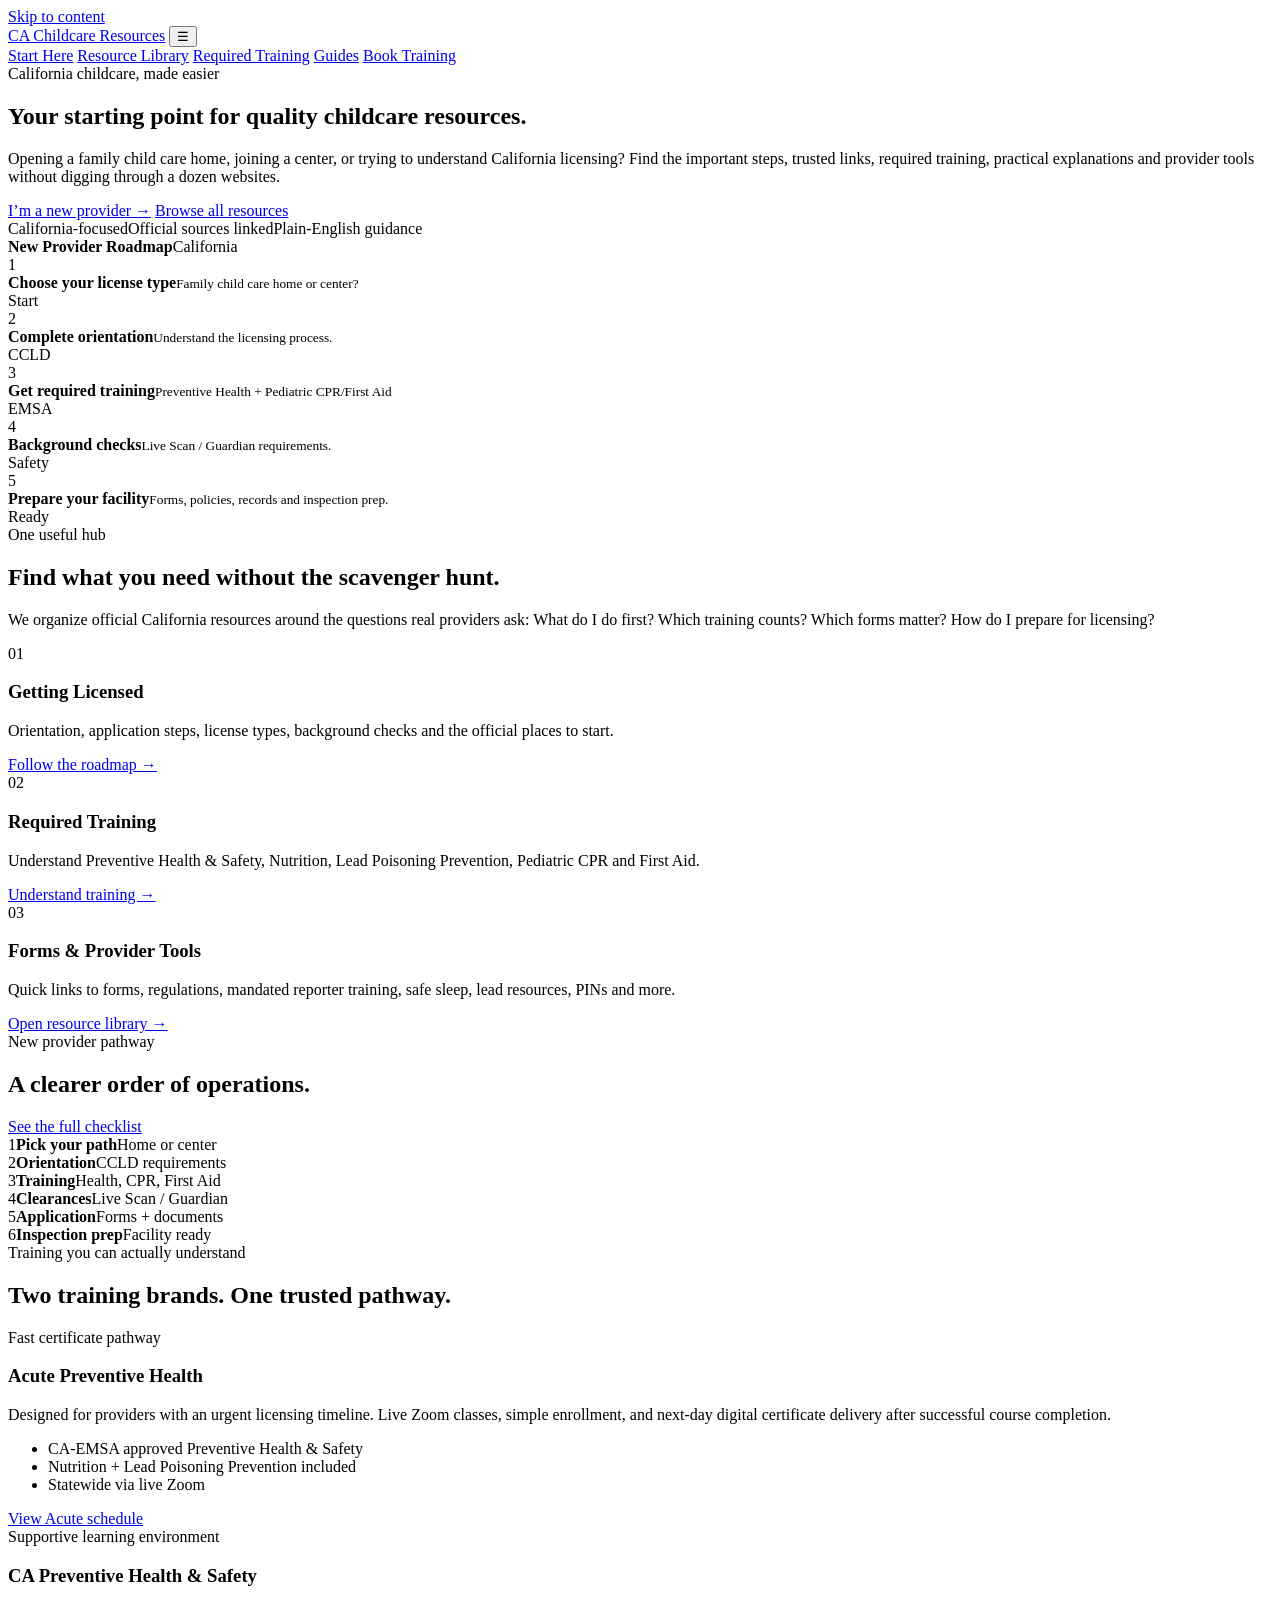
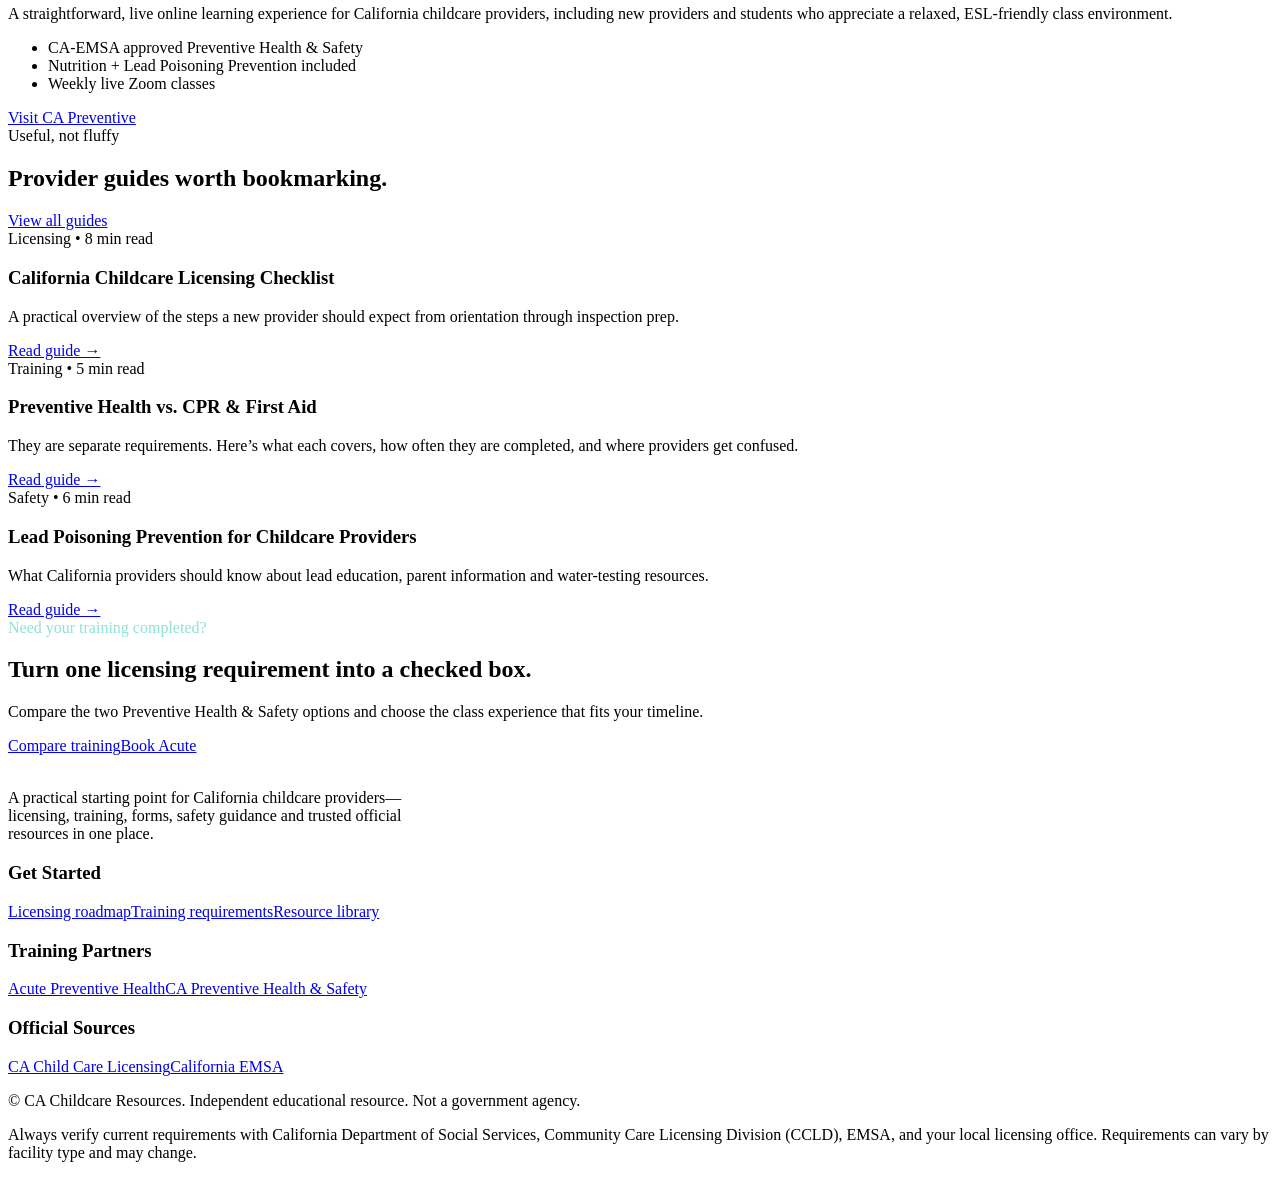
==== index.html @ a9d11d2d "Add files via upload Add initial CA Childcare Resources website." ====
<!doctype html>
<html lang="en">
<head>
<meta charset="utf-8">
<meta name="viewport" content="width=device-width,initial-scale=1">
<title>CA Childcare Resources | California Childcare Licensing & Training Help</title>
<meta name="description" content="A one-stop resource hub for new California childcare providers: licensing steps, required training, forms, lead prevention, background checks and trusted state resources.">
<link rel="canonical" href="https://www.cachildcareresources.com/">
<meta property="og:title" content="CA Childcare Resources | California Childcare Licensing & Training Help">
<meta property="og:description" content="A one-stop resource hub for new California childcare providers: licensing steps, required training, forms, lead prevention, background checks and trusted state resources.">
<meta property="og:type" content="website">
<meta property="og:url" content="https://www.cachildcareresources.com/">
<meta name="theme-color" content="#0d817a">
<link rel="stylesheet" href="/assets/styles.css">

</head>
<body>

<a class="skip" href="#main">Skip to content</a>
<header class="site-header">
  <div class="container nav">
    <a class="brand" href="/"><span class="brand-mark" aria-hidden="true"></span><span>CA Childcare Resources</span></a>
    <button class="mobile-toggle" aria-label="Open navigation">☰</button>
    <nav class="nav-links" aria-label="Main navigation">
      <a href="/start-here.html">Start Here</a>
      <a href="/resources.html">Resource Library</a>
      <a href="/training.html">Required Training</a>
      <a href="/articles/">Guides</a>
      <a class="nav-cta" href="https://www.acutepreventivehealth.com/#book-your-class-now" target="_blank" rel="noopener">Book Training</a>
    </nav>
  </div>
</header>

<main id="main">

<section class="hero">
  <div class="container hero-grid">
    <div>
      <div class="eyebrow">California childcare, made easier</div>
      <h1>Your starting point for <span>quality childcare resources.</span></h1>
      <p class="hero-copy">Opening a family child care home, joining a center, or trying to understand California licensing? Find the important steps, trusted links, required training, practical explanations and provider tools without digging through a dozen websites.</p>
      <div class="actions">
        <a class="btn btn-primary" href="/start-here.html">I’m a new provider →</a>
        <a class="btn btn-secondary" href="/resources.html">Browse all resources</a>
      </div>
      <div class="trust-row"><span>California-focused</span><span>Official sources linked</span><span>Plain-English guidance</span></div>
    </div>
    <div class="hero-board" aria-label="New provider roadmap preview">
      <div class="board-inner">
        <div class="board-title"><strong>New Provider Roadmap</strong><span>California</span></div>
        <div class="step-list">
          <div class="step"><div class="step-num">1</div><div><b>Choose your license type</b><small>Family child care home or center?</small></div><span class="step-status">Start</span></div>
          <div class="step"><div class="step-num">2</div><div><b>Complete orientation</b><small>Understand the licensing process.</small></div><span class="step-status">CCLD</span></div>
          <div class="step"><div class="step-num">3</div><div><b>Get required training</b><small>Preventive Health + Pediatric CPR/First Aid</small></div><span class="step-status">EMSA</span></div>
          <div class="step"><div class="step-num">4</div><div><b>Background checks</b><small>Live Scan / Guardian requirements.</small></div><span class="step-status">Safety</span></div>
          <div class="step"><div class="step-num">5</div><div><b>Prepare your facility</b><small>Forms, policies, records and inspection prep.</small></div><span class="step-status">Ready</span></div>
        </div>
      </div>
    </div>
  </div>
</section>

<section>
  <div class="container">
    <div class="section-head">
      <div><div class="eyebrow">One useful hub</div><h2>Find what you need without the scavenger hunt.</h2></div>
      <p class="muted">We organize official California resources around the questions real providers ask: What do I do first? Which training counts? Which forms matter? How do I prepare for licensing?</p>
    </div>
    <div class="grid-3">
      <article class="card"><div class="icon">01</div><h3>Getting Licensed</h3><p>Orientation, application steps, license types, background checks and the official places to start.</p><a class="more" href="/start-here.html">Follow the roadmap →</a></article>
      <article class="card"><div class="icon">02</div><h3>Required Training</h3><p>Understand Preventive Health & Safety, Nutrition, Lead Poisoning Prevention, Pediatric CPR and First Aid.</p><a class="more" href="/training.html">Understand training →</a></article>
      <article class="card"><div class="icon">03</div><h3>Forms & Provider Tools</h3><p>Quick links to forms, regulations, mandated reporter training, safe sleep, lead resources, PINs and more.</p><a class="more" href="/resources.html">Open resource library →</a></article>
    </div>
  </div>
</section>

<section class="band">
  <div class="container">
    <div class="section-head"><div><div class="eyebrow">New provider pathway</div><h2>A clearer order of operations.</h2></div><a class="btn btn-secondary" href="/start-here.html">See the full checklist</a></div>
    <div class="pathway">
      <div class="path-step"><span class="n">1</span><b>Pick your path</b><span class="muted">Home or center</span></div>
      <div class="path-step"><span class="n">2</span><b>Orientation</b><span class="muted">CCLD requirements</span></div>
      <div class="path-step"><span class="n">3</span><b>Training</b><span class="muted">Health, CPR, First Aid</span></div>
      <div class="path-step"><span class="n">4</span><b>Clearances</b><span class="muted">Live Scan / Guardian</span></div>
      <div class="path-step"><span class="n">5</span><b>Application</b><span class="muted">Forms + documents</span></div>
      <div class="path-step"><span class="n">6</span><b>Inspection prep</b><span class="muted">Facility ready</span></div>
    </div>
  </div>
</section>

<section>
  <div class="container">
    <div class="section-head"><div><div class="eyebrow">Training you can actually understand</div><h2>Two training brands. One trusted pathway.</h2></div></div>
    <div class="training-split">
      <article class="card training-card fast">
        <span class="kicker">Fast certificate pathway</span><h3>Acute Preventive Health</h3>
        <p>Designed for providers with an urgent licensing timeline. Live Zoom classes, simple enrollment, and next-day digital certificate delivery after successful course completion.</p>
        <ul class="checks"><li>CA-EMSA approved Preventive Health & Safety</li><li>Nutrition + Lead Poisoning Prevention included</li><li>Statewide via live Zoom</li></ul>
        <a class="btn btn-primary" href="https://www.acutepreventivehealth.com/#book-your-class-now" target="_blank" rel="noopener">View Acute schedule</a>
      </article>
      <article class="card training-card">
        <span class="kicker">Supportive learning environment</span><h3>CA Preventive Health & Safety</h3>
        <p>A straightforward, live online learning experience for California childcare providers, including new providers and students who appreciate a relaxed, ESL-friendly class environment.</p>
        <ul class="checks"><li>CA-EMSA approved Preventive Health & Safety</li><li>Nutrition + Lead Poisoning Prevention included</li><li>Weekly live Zoom classes</li></ul>
        <a class="btn btn-secondary" href="https://www.capreventivehealthandsafety.com/" target="_blank" rel="noopener">Visit CA Preventive</a>
      </article>
    </div>
  </div>
</section>

<section>
  <div class="container">
    <div class="section-head"><div><div class="eyebrow">Useful, not fluffy</div><h2>Provider guides worth bookmarking.</h2></div><a class="btn btn-secondary" href="/articles/">View all guides</a></div>
    <div class="article-grid">
      <article class="card article-card"><div class="meta">Licensing • 8 min read</div><h3>California Childcare Licensing Checklist</h3><p>A practical overview of the steps a new provider should expect from orientation through inspection prep.</p><a class="more" href="/articles/california-childcare-licensing-checklist.html">Read guide →</a></article>
      <article class="card article-card"><div class="meta">Training • 5 min read</div><h3>Preventive Health vs. CPR & First Aid</h3><p>They are separate requirements. Here’s what each covers, how often they are completed, and where providers get confused.</p><a class="more" href="/articles/preventive-health-vs-cpr.html">Read guide →</a></article>
      <article class="card article-card"><div class="meta">Safety • 6 min read</div><h3>Lead Poisoning Prevention for Childcare Providers</h3><p>What California providers should know about lead education, parent information and water-testing resources.</p><a class="more" href="/articles/lead-poisoning-prevention.html">Read guide →</a></article>
    </div>
  </div>
</section>

<section>
  <div class="container">
    <div class="cta-box">
      <div><div class="eyebrow" style="color:#8fe2d6">Need your training completed?</div><h2>Turn one licensing requirement into a checked box.</h2><p>Compare the two Preventive Health & Safety options and choose the class experience that fits your timeline.</p></div>
      <div class="cta-actions"><a class="btn btn-primary" href="/training.html">Compare training</a><a class="btn btn-secondary" href="https://www.acutepreventivehealth.com/#book-your-class-now" target="_blank" rel="noopener">Book Acute</a></div>
    </div>
  </div>
</section>

</main>

<footer>
  <div class="container">
    <div class="footer-grid">
      <div>
        <a class="brand" href="/" style="color:#fff"><span class="brand-mark"></span><span>CA Childcare Resources</span></a>
        <p style="max-width:420px">A practical starting point for California childcare providers—licensing, training, forms, safety guidance and trusted official resources in one place.</p>
      </div>
      <div><h3>Get Started</h3><a href="/start-here.html">Licensing roadmap</a><a href="/training.html">Training requirements</a><a href="/resources.html">Resource library</a></div>
      <div><h3>Training Partners</h3><a href="https://www.acutepreventivehealth.com/" target="_blank" rel="noopener">Acute Preventive Health</a><a href="https://www.capreventivehealthandsafety.com/" target="_blank" rel="noopener">CA Preventive Health & Safety</a></div>
      <div><h3>Official Sources</h3><a href="https://www.cdss.ca.gov/inforesources/child-care-licensing" target="_blank" rel="noopener">CA Child Care Licensing</a><a href="https://emsa.ca.gov/childcare_provider/" target="_blank" rel="noopener">California EMSA</a></div>
    </div>
    <div class="footer-bottom">
      <p>© <span data-year></span> CA Childcare Resources. Independent educational resource. Not a government agency.</p>
      <p class="disclaimer">Always verify current requirements with California Department of Social Services, Community Care Licensing Division (CCLD), EMSA, and your local licensing office. Requirements can vary by facility type and may change.</p>
    </div>
  </div>
</footer>
<script src="/assets/app.js"></script>

</body>
</html>
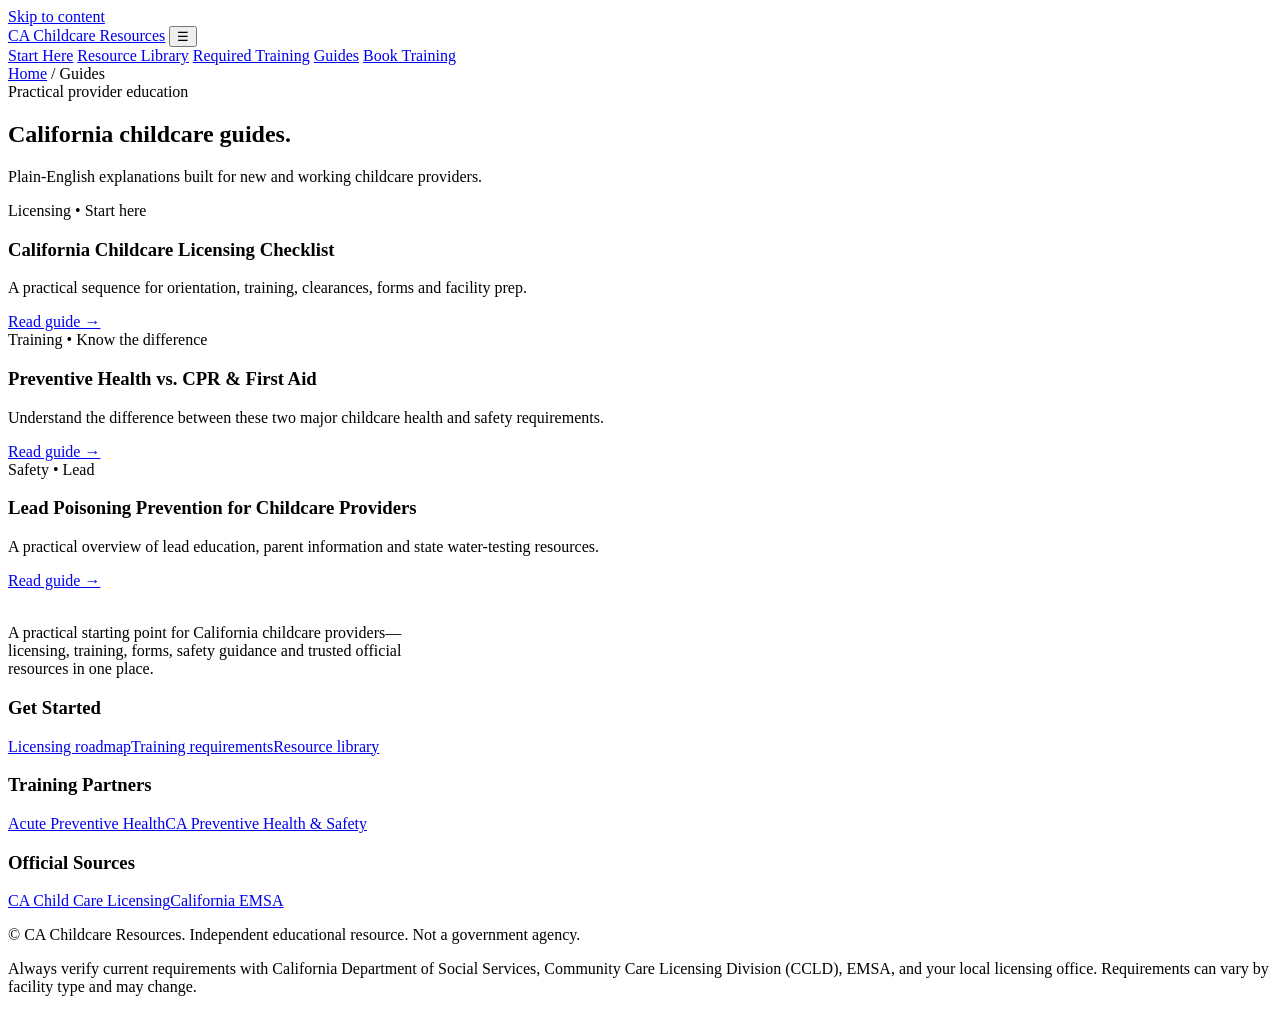
==== commit 6dc06b94: "Add files via upload" ====
--- a/index.html
+++ b/index.html
@@ -3,13 +3,13 @@
 <head>
 <meta charset="utf-8">
 <meta name="viewport" content="width=device-width,initial-scale=1">
-<title>CA Childcare Resources | California Childcare Licensing & Training Help</title>
-<meta name="description" content="A one-stop resource hub for new California childcare providers: licensing steps, required training, forms, lead prevention, background checks and trusted state resources.">
-<link rel="canonical" href="https://www.cachildcareresources.com/">
-<meta property="og:title" content="CA Childcare Resources | California Childcare Licensing & Training Help">
-<meta property="og:description" content="A one-stop resource hub for new California childcare providers: licensing steps, required training, forms, lead prevention, background checks and trusted state resources.">
+<title>California Childcare Provider Guides | CA Childcare Resources</title>
+<meta name="description" content="Practical guides for new California childcare providers covering licensing, required health and safety training, lead prevention and more.">
+<link rel="canonical" href="https://www.cachildcareresources.com/articles/">
+<meta property="og:title" content="California Childcare Provider Guides | CA Childcare Resources">
+<meta property="og:description" content="Practical guides for new California childcare providers covering licensing, required health and safety training, lead prevention and more.">
 <meta property="og:type" content="website">
-<meta property="og:url" content="https://www.cachildcareresources.com/">
+<meta property="og:url" content="https://www.cachildcareresources.com/articles/">
 <meta name="theme-color" content="#0d817a">
 <link rel="stylesheet" href="/assets/styles.css">
 
@@ -33,100 +33,12 @@
 
 <main id="main">
 
-<section class="hero">
-  <div class="container hero-grid">
-    <div>
-      <div class="eyebrow">California childcare, made easier</div>
-      <h1>Your starting point for <span>quality childcare resources.</span></h1>
-      <p class="hero-copy">Opening a family child care home, joining a center, or trying to understand California licensing? Find the important steps, trusted links, required training, practical explanations and provider tools without digging through a dozen websites.</p>
-      <div class="actions">
-        <a class="btn btn-primary" href="/start-here.html">I’m a new provider →</a>
-        <a class="btn btn-secondary" href="/resources.html">Browse all resources</a>
-      </div>
-      <div class="trust-row"><span>California-focused</span><span>Official sources linked</span><span>Plain-English guidance</span></div>
-    </div>
-    <div class="hero-board" aria-label="New provider roadmap preview">
-      <div class="board-inner">
-        <div class="board-title"><strong>New Provider Roadmap</strong><span>California</span></div>
-        <div class="step-list">
-          <div class="step"><div class="step-num">1</div><div><b>Choose your license type</b><small>Family child care home or center?</small></div><span class="step-status">Start</span></div>
-          <div class="step"><div class="step-num">2</div><div><b>Complete orientation</b><small>Understand the licensing process.</small></div><span class="step-status">CCLD</span></div>
-          <div class="step"><div class="step-num">3</div><div><b>Get required training</b><small>Preventive Health + Pediatric CPR/First Aid</small></div><span class="step-status">EMSA</span></div>
-          <div class="step"><div class="step-num">4</div><div><b>Background checks</b><small>Live Scan / Guardian requirements.</small></div><span class="step-status">Safety</span></div>
-          <div class="step"><div class="step-num">5</div><div><b>Prepare your facility</b><small>Forms, policies, records and inspection prep.</small></div><span class="step-status">Ready</span></div>
-        </div>
-      </div>
-    </div>
-  </div>
-</section>
-
-<section>
-  <div class="container">
-    <div class="section-head">
-      <div><div class="eyebrow">One useful hub</div><h2>Find what you need without the scavenger hunt.</h2></div>
-      <p class="muted">We organize official California resources around the questions real providers ask: What do I do first? Which training counts? Which forms matter? How do I prepare for licensing?</p>
-    </div>
-    <div class="grid-3">
-      <article class="card"><div class="icon">01</div><h3>Getting Licensed</h3><p>Orientation, application steps, license types, background checks and the official places to start.</p><a class="more" href="/start-here.html">Follow the roadmap →</a></article>
-      <article class="card"><div class="icon">02</div><h3>Required Training</h3><p>Understand Preventive Health & Safety, Nutrition, Lead Poisoning Prevention, Pediatric CPR and First Aid.</p><a class="more" href="/training.html">Understand training →</a></article>
-      <article class="card"><div class="icon">03</div><h3>Forms & Provider Tools</h3><p>Quick links to forms, regulations, mandated reporter training, safe sleep, lead resources, PINs and more.</p><a class="more" href="/resources.html">Open resource library →</a></article>
-    </div>
-  </div>
-</section>
-
-<section class="band">
-  <div class="container">
-    <div class="section-head"><div><div class="eyebrow">New provider pathway</div><h2>A clearer order of operations.</h2></div><a class="btn btn-secondary" href="/start-here.html">See the full checklist</a></div>
-    <div class="pathway">
-      <div class="path-step"><span class="n">1</span><b>Pick your path</b><span class="muted">Home or center</span></div>
-      <div class="path-step"><span class="n">2</span><b>Orientation</b><span class="muted">CCLD requirements</span></div>
-      <div class="path-step"><span class="n">3</span><b>Training</b><span class="muted">Health, CPR, First Aid</span></div>
-      <div class="path-step"><span class="n">4</span><b>Clearances</b><span class="muted">Live Scan / Guardian</span></div>
-      <div class="path-step"><span class="n">5</span><b>Application</b><span class="muted">Forms + documents</span></div>
-      <div class="path-step"><span class="n">6</span><b>Inspection prep</b><span class="muted">Facility ready</span></div>
-    </div>
-  </div>
-</section>
-
-<section>
-  <div class="container">
-    <div class="section-head"><div><div class="eyebrow">Training you can actually understand</div><h2>Two training brands. One trusted pathway.</h2></div></div>
-    <div class="training-split">
-      <article class="card training-card fast">
-        <span class="kicker">Fast certificate pathway</span><h3>Acute Preventive Health</h3>
-        <p>Designed for providers with an urgent licensing timeline. Live Zoom classes, simple enrollment, and next-day digital certificate delivery after successful course completion.</p>
-        <ul class="checks"><li>CA-EMSA approved Preventive Health & Safety</li><li>Nutrition + Lead Poisoning Prevention included</li><li>Statewide via live Zoom</li></ul>
-        <a class="btn btn-primary" href="https://www.acutepreventivehealth.com/#book-your-class-now" target="_blank" rel="noopener">View Acute schedule</a>
-      </article>
-      <article class="card training-card">
-        <span class="kicker">Supportive learning environment</span><h3>CA Preventive Health & Safety</h3>
-        <p>A straightforward, live online learning experience for California childcare providers, including new providers and students who appreciate a relaxed, ESL-friendly class environment.</p>
-        <ul class="checks"><li>CA-EMSA approved Preventive Health & Safety</li><li>Nutrition + Lead Poisoning Prevention included</li><li>Weekly live Zoom classes</li></ul>
-        <a class="btn btn-secondary" href="https://www.capreventivehealthandsafety.com/" target="_blank" rel="noopener">Visit CA Preventive</a>
-      </article>
-    </div>
-  </div>
-</section>
-
-<section>
-  <div class="container">
-    <div class="section-head"><div><div class="eyebrow">Useful, not fluffy</div><h2>Provider guides worth bookmarking.</h2></div><a class="btn btn-secondary" href="/articles/">View all guides</a></div>
-    <div class="article-grid">
-      <article class="card article-card"><div class="meta">Licensing • 8 min read</div><h3>California Childcare Licensing Checklist</h3><p>A practical overview of the steps a new provider should expect from orientation through inspection prep.</p><a class="more" href="/articles/california-childcare-licensing-checklist.html">Read guide →</a></article>
-      <article class="card article-card"><div class="meta">Training • 5 min read</div><h3>Preventive Health vs. CPR & First Aid</h3><p>They are separate requirements. Here’s what each covers, how often they are completed, and where providers get confused.</p><a class="more" href="/articles/preventive-health-vs-cpr.html">Read guide →</a></article>
-      <article class="card article-card"><div class="meta">Safety • 6 min read</div><h3>Lead Poisoning Prevention for Childcare Providers</h3><p>What California providers should know about lead education, parent information and water-testing resources.</p><a class="more" href="/articles/lead-poisoning-prevention.html">Read guide →</a></article>
-    </div>
-  </div>
-</section>
-
-<section>
-  <div class="container">
-    <div class="cta-box">
-      <div><div class="eyebrow" style="color:#8fe2d6">Need your training completed?</div><h2>Turn one licensing requirement into a checked box.</h2><p>Compare the two Preventive Health & Safety options and choose the class experience that fits your timeline.</p></div>
-      <div class="cta-actions"><a class="btn btn-primary" href="/training.html">Compare training</a><a class="btn btn-secondary" href="https://www.acutepreventivehealth.com/#book-your-class-now" target="_blank" rel="noopener">Book Acute</a></div>
-    </div>
-  </div>
-</section>
+<section class="page-hero"><div class="container"><div class="breadcrumbs"><a href="/">Home</a> / Guides</div><div class="eyebrow">Practical provider education</div><h1>California childcare guides.</h1><p class="hero-copy">Plain-English explanations built for new and working childcare providers.</p></div></section>
+<section><div class="container"><div class="article-grid">
+<article class="card article-card"><div class="meta">Licensing • Start here</div><h3>California Childcare Licensing Checklist</h3><p>A practical sequence for orientation, training, clearances, forms and facility prep.</p><a class="more" href="/articles/california-childcare-licensing-checklist.html">Read guide →</a></article>
+<article class="card article-card"><div class="meta">Training • Know the difference</div><h3>Preventive Health vs. CPR & First Aid</h3><p>Understand the difference between these two major childcare health and safety requirements.</p><a class="more" href="/articles/preventive-health-vs-cpr.html">Read guide →</a></article>
+<article class="card article-card"><div class="meta">Safety • Lead</div><h3>Lead Poisoning Prevention for Childcare Providers</h3><p>A practical overview of lead education, parent information and state water-testing resources.</p><a class="more" href="/articles/lead-poisoning-prevention.html">Read guide →</a></article>
+</div></div></section>
 
 </main>
 
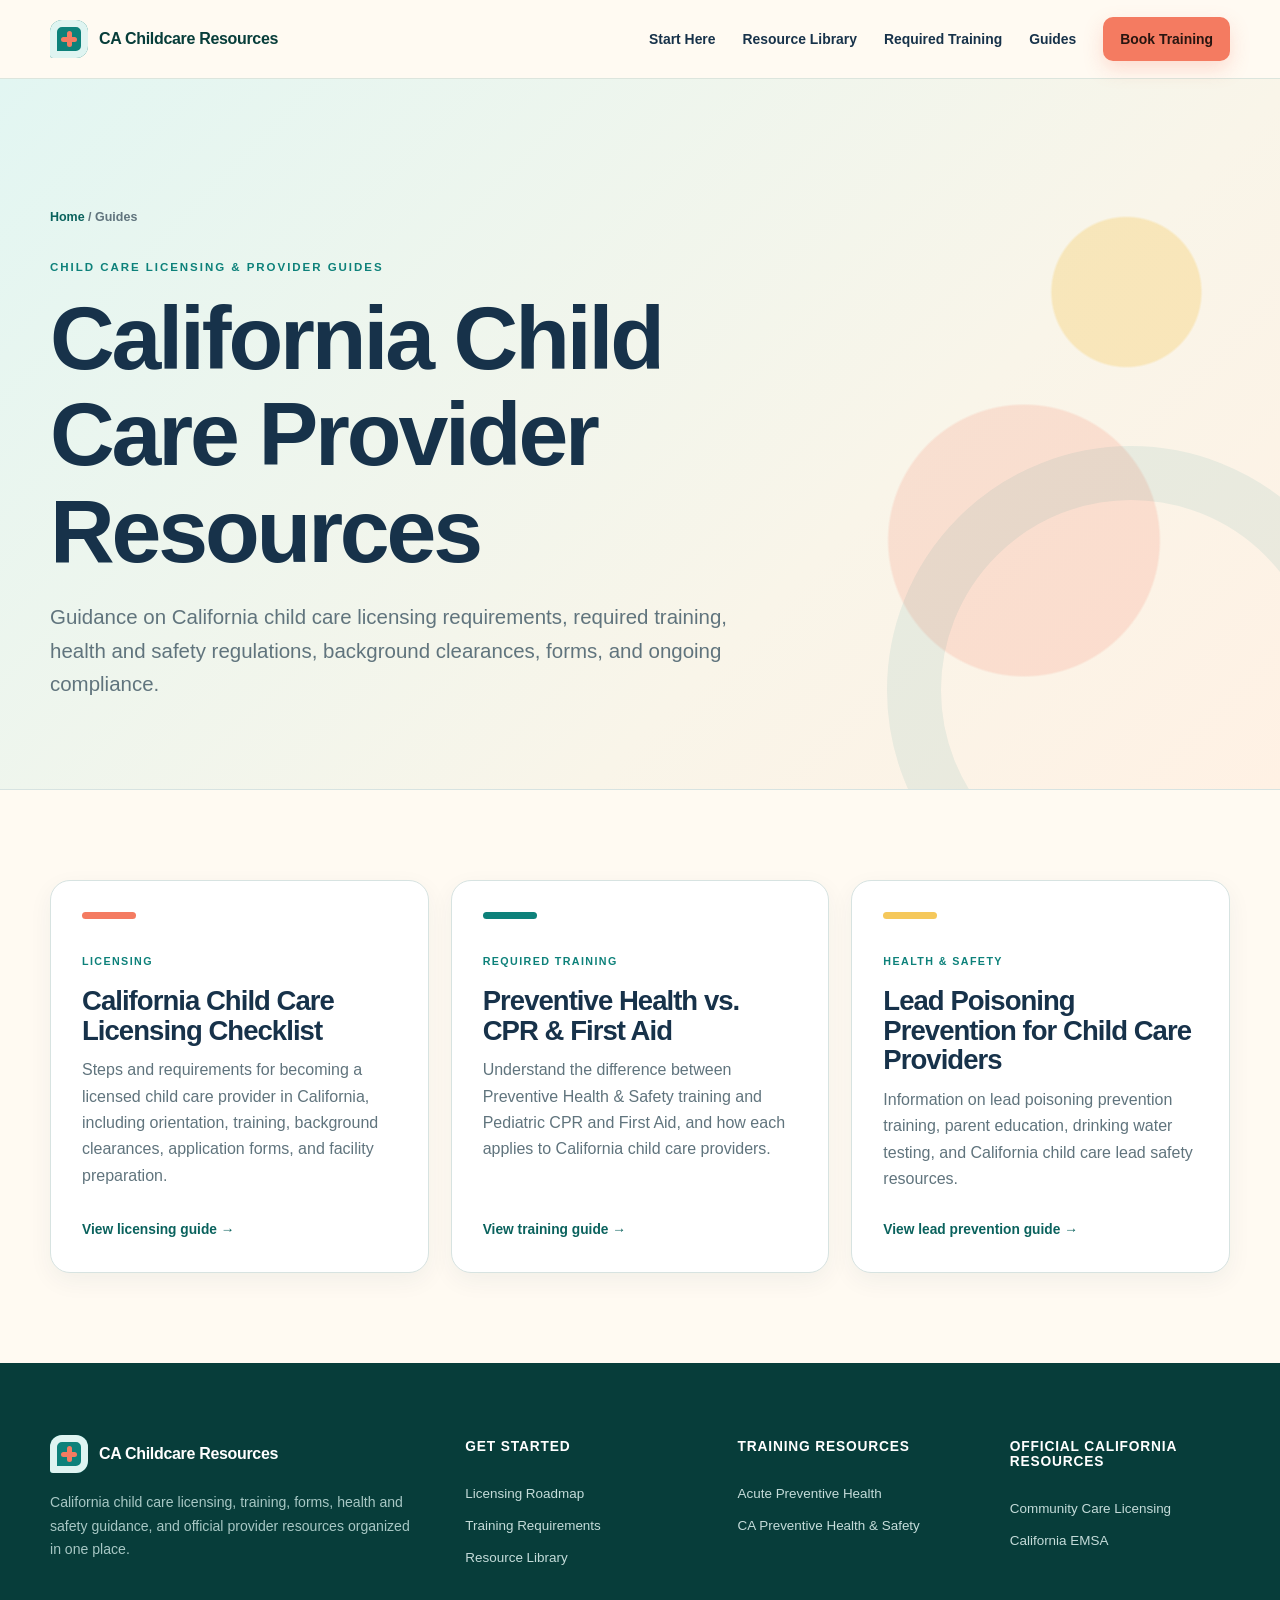
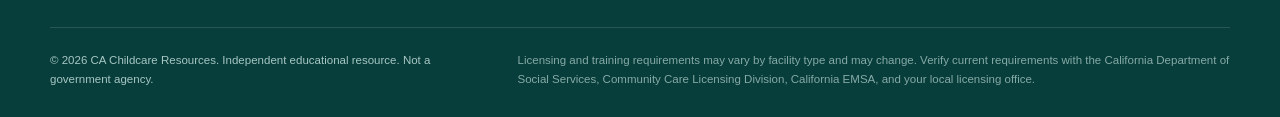
==== commit 76162080: "Revise title, meta description, and footer content Updated the title and meta description for better" ====
--- a/index.html
+++ b/index.html
@@ -3,63 +3,238 @@
 <head>
 <meta charset="utf-8">
 <meta name="viewport" content="width=device-width,initial-scale=1">
-<title>California Childcare Provider Guides | CA Childcare Resources</title>
-<meta name="description" content="Practical guides for new California childcare providers covering licensing, required health and safety training, lead prevention and more.">
+
+<title>California Child Care Provider Guides | CA Childcare Resources</title>
+
+<meta name="description" content="California child care provider guidance on licensing requirements, required training, health and safety, lead poisoning prevention, background clearances, forms, and compliance resources.">
+
 <link rel="canonical" href="https://www.cachildcareresources.com/articles/">
-<meta property="og:title" content="California Childcare Provider Guides | CA Childcare Resources">
-<meta property="og:description" content="Practical guides for new California childcare providers covering licensing, required health and safety training, lead prevention and more.">
+
+<meta property="og:title" content="California Child Care Provider Guides | CA Childcare Resources">
+
+<meta property="og:description" content="California child care provider guidance on licensing requirements, required training, health and safety, lead poisoning prevention, background clearances, forms, and compliance resources.">
+
 <meta property="og:type" content="website">
+
 <meta property="og:url" content="https://www.cachildcareresources.com/articles/">
+
 <meta name="theme-color" content="#0d817a">
+
 <link rel="stylesheet" href="/assets/styles.css">
 
 </head>
+
 <body>
 
 <a class="skip" href="#main">Skip to content</a>
+
 <header class="site-header">
   <div class="container nav">
-    <a class="brand" href="/"><span class="brand-mark" aria-hidden="true"></span><span>CA Childcare Resources</span></a>
+
+    <a class="brand" href="/">
+      <span class="brand-mark" aria-hidden="true"></span>
+      <span>CA Childcare Resources</span>
+    </a>
+
     <button class="mobile-toggle" aria-label="Open navigation">☰</button>
+
     <nav class="nav-links" aria-label="Main navigation">
       <a href="/start-here.html">Start Here</a>
       <a href="/resources.html">Resource Library</a>
       <a href="/training.html">Required Training</a>
       <a href="/articles/">Guides</a>
-      <a class="nav-cta" href="https://www.acutepreventivehealth.com/#book-your-class-now" target="_blank" rel="noopener">Book Training</a>
+      <a class="nav-cta" href="https://www.acutepreventivehealth.com/#book-your-class-now" target="_blank" rel="noopener">
+        Book Training
+      </a>
     </nav>
+
   </div>
 </header>
 
+
 <main id="main">
 
-<section class="page-hero"><div class="container"><div class="breadcrumbs"><a href="/">Home</a> / Guides</div><div class="eyebrow">Practical provider education</div><h1>California childcare guides.</h1><p class="hero-copy">Plain-English explanations built for new and working childcare providers.</p></div></section>
-<section><div class="container"><div class="article-grid">
-<article class="card article-card"><div class="meta">Licensing • Start here</div><h3>California Childcare Licensing Checklist</h3><p>A practical sequence for orientation, training, clearances, forms and facility prep.</p><a class="more" href="/articles/california-childcare-licensing-checklist.html">Read guide →</a></article>
-<article class="card article-card"><div class="meta">Training • Know the difference</div><h3>Preventive Health vs. CPR & First Aid</h3><p>Understand the difference between these two major childcare health and safety requirements.</p><a class="more" href="/articles/preventive-health-vs-cpr.html">Read guide →</a></article>
-<article class="card article-card"><div class="meta">Safety • Lead</div><h3>Lead Poisoning Prevention for Childcare Providers</h3><p>A practical overview of lead education, parent information and state water-testing resources.</p><a class="more" href="/articles/lead-poisoning-prevention.html">Read guide →</a></article>
-</div></div></section>
+<section class="page-hero">
+  <div class="container">
+
+    <div class="breadcrumbs">
+      <a href="/">Home</a> / Guides
+    </div>
+
+    <div class="eyebrow">
+      CHILD CARE LICENSING & PROVIDER GUIDES
+    </div>
+
+    <h1>California Child Care Provider Resources</h1>
+
+    <p class="hero-copy">
+      Guidance on California child care licensing requirements, required training,
+      health and safety regulations, background clearances, forms, and ongoing compliance.
+    </p>
+
+  </div>
+</section>
+
+
+<section>
+  <div class="container">
+
+    <div class="article-grid">
+
+      <article class="card article-card">
+
+        <div class="meta">
+          LICENSING
+        </div>
+
+        <h3>California Child Care Licensing Checklist</h3>
+
+        <p>
+          Steps and requirements for becoming a licensed child care provider in California,
+          including orientation, training, background clearances, application forms,
+          and facility preparation.
+        </p>
+
+        <a class="more" href="/articles/california-childcare-licensing-checklist.html">
+          View licensing guide →
+        </a>
+
+      </article>
+
+
+      <article class="card article-card">
+
+        <div class="meta">
+          REQUIRED TRAINING
+        </div>
+
+        <h3>Preventive Health vs. CPR & First Aid</h3>
+
+        <p>
+          Understand the difference between Preventive Health & Safety training and
+          Pediatric CPR and First Aid, and how each applies to California child care providers.
+        </p>
+
+        <a class="more" href="/articles/preventive-health-vs-cpr.html">
+          View training guide →
+        </a>
+
+      </article>
+
+
+      <article class="card article-card">
+
+        <div class="meta">
+          HEALTH & SAFETY
+        </div>
+
+        <h3>Lead Poisoning Prevention for Child Care Providers</h3>
+
+        <p>
+          Information on lead poisoning prevention training, parent education,
+          drinking water testing, and California child care lead safety resources.
+        </p>
+
+        <a class="more" href="/articles/lead-poisoning-prevention.html">
+          View lead prevention guide →
+        </a>
+
+      </article>
+
+    </div>
+
+  </div>
+</section>
 
 </main>
 
+
 <footer>
+
   <div class="container">
+
     <div class="footer-grid">
-      <div>
-        <a class="brand" href="/" style="color:#fff"><span class="brand-mark"></span><span>CA Childcare Resources</span></a>
-        <p style="max-width:420px">A practical starting point for California childcare providers—licensing, training, forms, safety guidance and trusted official resources in one place.</p>
-      </div>
-      <div><h3>Get Started</h3><a href="/start-here.html">Licensing roadmap</a><a href="/training.html">Training requirements</a><a href="/resources.html">Resource library</a></div>
-      <div><h3>Training Partners</h3><a href="https://www.acutepreventivehealth.com/" target="_blank" rel="noopener">Acute Preventive Health</a><a href="https://www.capreventivehealthandsafety.com/" target="_blank" rel="noopener">CA Preventive Health & Safety</a></div>
-      <div><h3>Official Sources</h3><a href="https://www.cdss.ca.gov/inforesources/child-care-licensing" target="_blank" rel="noopener">CA Child Care Licensing</a><a href="https://emsa.ca.gov/childcare_provider/" target="_blank" rel="noopener">California EMSA</a></div>
-    </div>
+
+      <div>
+
+        <a class="brand" href="/" style="color:#fff">
+          <span class="brand-mark"></span>
+          <span>CA Childcare Resources</span>
+        </a>
+
+        <p style="max-width:420px">
+          California child care licensing, training, forms, health and safety guidance,
+          and official provider resources organized in one place.
+        </p>
+
+      </div>
+
+
+      <div>
+
+        <h3>Get Started</h3>
+
+        <a href="/start-here.html">Licensing Roadmap</a>
+
+        <a href="/training.html">Training Requirements</a>
+
+        <a href="/resources.html">Resource Library</a>
+
+      </div>
+
+
+      <div>
+
+        <h3>Training Resources</h3>
+
+        <a href="https://www.acutepreventivehealth.com/" target="_blank" rel="noopener">
+          Acute Preventive Health
+        </a>
+
+        <a href="https://www.capreventivehealthandsafety.com/" target="_blank" rel="noopener">
+          CA Preventive Health & Safety
+        </a>
+
+      </div>
+
+
+      <div>
+
+        <h3>Official California Resources</h3>
+
+        <a href="https://www.cdss.ca.gov/inforesources/child-care-licensing" target="_blank" rel="noopener">
+          Community Care Licensing
+        </a>
+
+        <a href="https://emsa.ca.gov/childcare_provider/" target="_blank" rel="noopener">
+          California EMSA
+        </a>
+
+      </div>
+
+    </div>
+
+
     <div class="footer-bottom">
-      <p>© <span data-year></span> CA Childcare Resources. Independent educational resource. Not a government agency.</p>
-      <p class="disclaimer">Always verify current requirements with California Department of Social Services, Community Care Licensing Division (CCLD), EMSA, and your local licensing office. Requirements can vary by facility type and may change.</p>
-    </div>
-  </div>
+
+      <p>
+        © <span data-year></span> CA Childcare Resources.
+        Independent educational resource. Not a government agency.
+      </p>
+
+      <p class="disclaimer">
+        Licensing and training requirements may vary by facility type and may change.
+        Verify current requirements with the California Department of Social Services,
+        Community Care Licensing Division, California EMSA, and your local licensing office.
+      </p>
+
+    </div>
+
+  </div>
+
 </footer>
+
 <script src="/assets/app.js"></script>
 
 </body>
-</html>+</html>
--- a/assets/styles.css
+++ b/assets/styles.css
@@ -0,0 +1,307 @@
+/* CA Childcare Resources â€” shared site styles */
+:root {
+  --teal-950: #073d3a;
+  --teal-800: #0a625d;
+  --teal-700: #0d817a;
+  --teal-100: #dff4f1;
+  --coral: #f47b61;
+  --coral-dark: #cb553e;
+  --gold: #f5c85b;
+  --navy: #17324a;
+  --ink: #243843;
+  --muted: #60747d;
+  --cream: #fffaf2;
+  --white: #ffffff;
+  --line: #d7e3e1;
+  --shadow: 0 18px 45px rgba(19, 63, 66, 0.11);
+  --radius: 20px;
+  --container: 1180px;
+}
+
+* { box-sizing: border-box; }
+html { scroll-behavior: smooth; }
+body {
+  margin: 0;
+  background: var(--cream);
+  color: var(--ink);
+  font-family: Inter, ui-sans-serif, -apple-system, BlinkMacSystemFont, "Segoe UI", sans-serif;
+  font-size: 16px;
+  line-height: 1.65;
+  -webkit-font-smoothing: antialiased;
+}
+
+img { display: block; max-width: 100%; }
+a { color: inherit; }
+h1, h2, h3, p { margin-top: 0; }
+h1, h2, h3 {
+  color: var(--navy);
+  line-height: 1.08;
+  letter-spacing: -0.035em;
+}
+h1 { margin-bottom: 20px; font-size: clamp(2.75rem, 7vw, 5.75rem); }
+h2 { margin-bottom: 18px; font-size: clamp(2rem, 4.4vw, 3.75rem); }
+h3 { margin-bottom: 12px; font-size: 1.35rem; }
+
+.container { width: min(var(--container), calc(100% - 40px)); margin-inline: auto; }
+.skip {
+  position: fixed;
+  top: 10px;
+  left: 10px;
+  z-index: 999;
+  padding: 10px 14px;
+  background: var(--navy);
+  color: var(--white);
+  border-radius: 8px;
+  transform: translateY(-160%);
+}
+.skip:focus { transform: translateY(0); }
+
+/* Header */
+.site-header {
+  position: sticky;
+  top: 0;
+  z-index: 50;
+  background: rgba(255, 250, 242, 0.95);
+  border-bottom: 1px solid rgba(10, 98, 93, 0.14);
+  backdrop-filter: blur(14px);
+}
+.nav { min-height: 78px; display: flex; align-items: center; justify-content: space-between; gap: 30px; }
+.brand {
+  display: inline-flex;
+  align-items: center;
+  gap: 11px;
+  color: var(--teal-950);
+  font-weight: 850;
+  letter-spacing: -0.02em;
+  text-decoration: none;
+}
+.brand-mark {
+  position: relative;
+  display: inline-grid;
+  flex: 0 0 38px;
+  width: 38px;
+  height: 38px;
+  place-items: center;
+  overflow: hidden;
+  border-radius: 12px 12px 12px 3px;
+  background: var(--teal-700);
+  box-shadow: inset 0 0 0 7px var(--teal-100);
+}
+.brand-mark::before,
+.brand-mark::after {
+  position: absolute;
+  content: "";
+  background: var(--coral);
+}
+.brand-mark::before { width: 16px; height: 5px; border-radius: 10px; }
+.brand-mark::after { width: 5px; height: 16px; border-radius: 10px; }
+.nav-links { display: flex; align-items: center; gap: 27px; }
+.nav-links a {
+  color: var(--navy);
+  font-size: 0.87rem;
+  font-weight: 750;
+  text-decoration: none;
+}
+.nav-links a:hover, .nav-links a:focus-visible { color: var(--teal-700); }
+.nav-links .nav-cta {
+  padding: 11px 17px;
+  border-radius: 10px;
+  background: var(--coral);
+  color: #281510;
+  box-shadow: 0 8px 20px rgba(244, 123, 97, 0.24);
+}
+.nav-links .nav-cta:hover { background: var(--gold); color: var(--navy); }
+.mobile-toggle {
+  display: none;
+  width: 43px;
+  height: 43px;
+  border: 1px solid var(--line);
+  border-radius: 10px;
+  background: var(--white);
+  color: var(--navy);
+  font-size: 1.25rem;
+  cursor: pointer;
+}
+
+/* Page hero */
+.page-hero {
+  position: relative;
+  overflow: hidden;
+  padding: clamp(76px, 10vw, 130px) 0 88px;
+  background:
+    radial-gradient(circle at 88% 30%, rgba(245, 200, 91, 0.33) 0 6%, transparent 6.2%),
+    radial-gradient(circle at 80% 65%, rgba(244, 123, 97, 0.18) 0 12%, transparent 12.2%),
+    linear-gradient(135deg, #e2f6f2 0%, #f9f5e9 65%, #fff1e4 100%);
+  border-bottom: 1px solid var(--line);
+}
+.page-hero::after {
+  position: absolute;
+  right: -95px;
+  bottom: -145px;
+  width: 380px;
+  height: 380px;
+  border: 54px solid rgba(13, 129, 122, 0.08);
+  border-radius: 50%;
+  content: "";
+}
+.page-hero .container { position: relative; z-index: 1; }
+.breadcrumbs { margin-bottom: 30px; color: var(--muted); font-size: 0.78rem; font-weight: 700; }
+.breadcrumbs a { color: var(--teal-800); text-decoration: none; }
+.eyebrow {
+  margin-bottom: 13px;
+  color: var(--teal-700);
+  font-size: 0.72rem;
+  font-weight: 900;
+  letter-spacing: 0.17em;
+  text-transform: uppercase;
+}
+.page-hero h1 { max-width: 800px; }
+.hero-copy { max-width: 690px; margin-bottom: 0; color: var(--muted); font-size: clamp(1.05rem, 2vw, 1.28rem); }
+
+/* General content */
+main > section:not(.page-hero) { padding: 90px 0; }
+.article-grid {
+  display: grid;
+  grid-template-columns: repeat(3, minmax(0, 1fr));
+  gap: 22px;
+}
+.card {
+  position: relative;
+  overflow: hidden;
+  border: 1px solid var(--line);
+  border-radius: var(--radius);
+  background: var(--white);
+  box-shadow: 0 8px 24px rgba(19, 63, 66, 0.055);
+}
+.article-card {
+  min-height: 330px;
+  padding: 31px;
+  display: flex;
+  flex-direction: column;
+  transition: transform 180ms ease, box-shadow 180ms ease, border-color 180ms ease;
+}
+.article-card::before {
+  width: 54px;
+  height: 7px;
+  margin-bottom: 34px;
+  border-radius: 99px;
+  background: var(--coral);
+  content: "";
+}
+.article-card:nth-child(2)::before { background: var(--teal-700); }
+.article-card:nth-child(3)::before { background: var(--gold); }
+.article-card:hover {
+  transform: translateY(-6px);
+  border-color: #9cc9c4;
+  box-shadow: var(--shadow);
+}
+.article-card .meta {
+  margin-bottom: 15px;
+  color: var(--teal-700);
+  font-size: 0.67rem;
+  font-weight: 900;
+  letter-spacing: 0.13em;
+  text-transform: uppercase;
+}
+.article-card h3 { font-size: clamp(1.35rem, 2.2vw, 1.72rem); }
+.article-card p { margin-bottom: 26px; color: var(--muted); }
+.more {
+  margin-top: auto;
+  color: var(--teal-800);
+  font-size: 0.86rem;
+  font-weight: 850;
+  text-decoration: none;
+}
+.more:hover { color: var(--coral-dark); }
+
+/* Shared helpers for the remaining pages */
+.button, .btn {
+  display: inline-flex;
+  align-items: center;
+  justify-content: center;
+  padding: 13px 20px;
+  border: 0;
+  border-radius: 10px;
+  background: var(--teal-700);
+  color: var(--white);
+  font-weight: 800;
+  text-decoration: none;
+}
+.button:hover, .btn:hover { background: var(--teal-950); }
+.notice, .callout {
+  margin: 30px 0;
+  padding: 23px 25px;
+  border-left: 5px solid var(--coral);
+  border-radius: 0 14px 14px 0;
+  background: #fff1eb;
+}
+.content-grid { display: grid; grid-template-columns: 1fr 1fr; gap: 24px; }
+.resource-list { display: grid; gap: 14px; padding: 0; list-style: none; }
+.resource-list a { color: var(--teal-800); font-weight: 800; }
+
+/* Footer */
+footer { padding: 72px 0 28px; background: var(--teal-950); color: #c5dcda; }
+.footer-grid {
+  display: grid;
+  grid-template-columns: 1.65fr repeat(3, 1fr);
+  gap: 52px;
+}
+footer .brand { margin-bottom: 18px; }
+footer h3 { margin: 5px 0 18px; color: var(--white); font-size: 0.86rem; letter-spacing: 0.06em; text-transform: uppercase; }
+footer p { color: #a7c7c4; font-size: 0.88rem; }
+footer .footer-grid > div:not(:first-child) { display: flex; flex-direction: column; gap: 10px; }
+footer .footer-grid a:not(.brand) { color: #c5dcda; font-size: 0.84rem; text-decoration: none; }
+footer .footer-grid a:hover { color: var(--gold); }
+.footer-bottom {
+  display: grid;
+  grid-template-columns: 0.75fr 1.25fr;
+  gap: 40px;
+  margin-top: 52px;
+  padding-top: 23px;
+  border-top: 1px solid rgba(255, 255, 255, 0.13);
+}
+.footer-bottom p { margin: 0; font-size: 0.72rem; }
+.disclaimer { color: #86aaa7 !important; }
+
+*:focus-visible { outline: 3px solid var(--gold); outline-offset: 3px; }
+
+@media (max-width: 920px) {
+  .mobile-toggle { display: inline-grid; place-items: center; }
+  .nav-links {
+    position: absolute;
+    top: calc(100% + 1px);
+    left: 0;
+    right: 0;
+    display: none;
+    align-items: stretch;
+    padding: 18px 20px 24px;
+    background: var(--white);
+    border-bottom: 1px solid var(--line);
+    box-shadow: var(--shadow);
+  }
+  .nav-links.is-open { display: flex; flex-direction: column; gap: 4px; }
+  .nav-links a { padding: 12px; border-radius: 8px; }
+  .nav-links .nav-cta { margin-top: 7px; text-align: center; }
+  .article-grid { grid-template-columns: 1fr 1fr; }
+  .footer-grid { grid-template-columns: 1.3fr 1fr 1fr; }
+  .footer-grid > div:last-child { grid-column: 2 / -1; }
+}
+
+@media (max-width: 650px) {
+  .container { width: min(100% - 30px, var(--container)); }
+  .nav { min-height: 69px; }
+  .brand { font-size: 0.91rem; }
+  .brand-mark { width: 34px; height: 34px; flex-basis: 34px; }
+  .page-hero { padding: 64px 0 66px; }
+  main > section:not(.page-hero) { padding: 64px 0; }
+  .article-grid, .content-grid, .footer-grid, .footer-bottom { grid-template-columns: 1fr; }
+  .article-card { min-height: auto; }
+  .footer-grid { gap: 30px; }
+  .footer-grid > div:last-child { grid-column: auto; }
+  .footer-bottom { gap: 16px; }
+}
+
+@media (prefers-reduced-motion: reduce) {
+  html { scroll-behavior: auto; }
+  .article-card { transition: none; }
+}
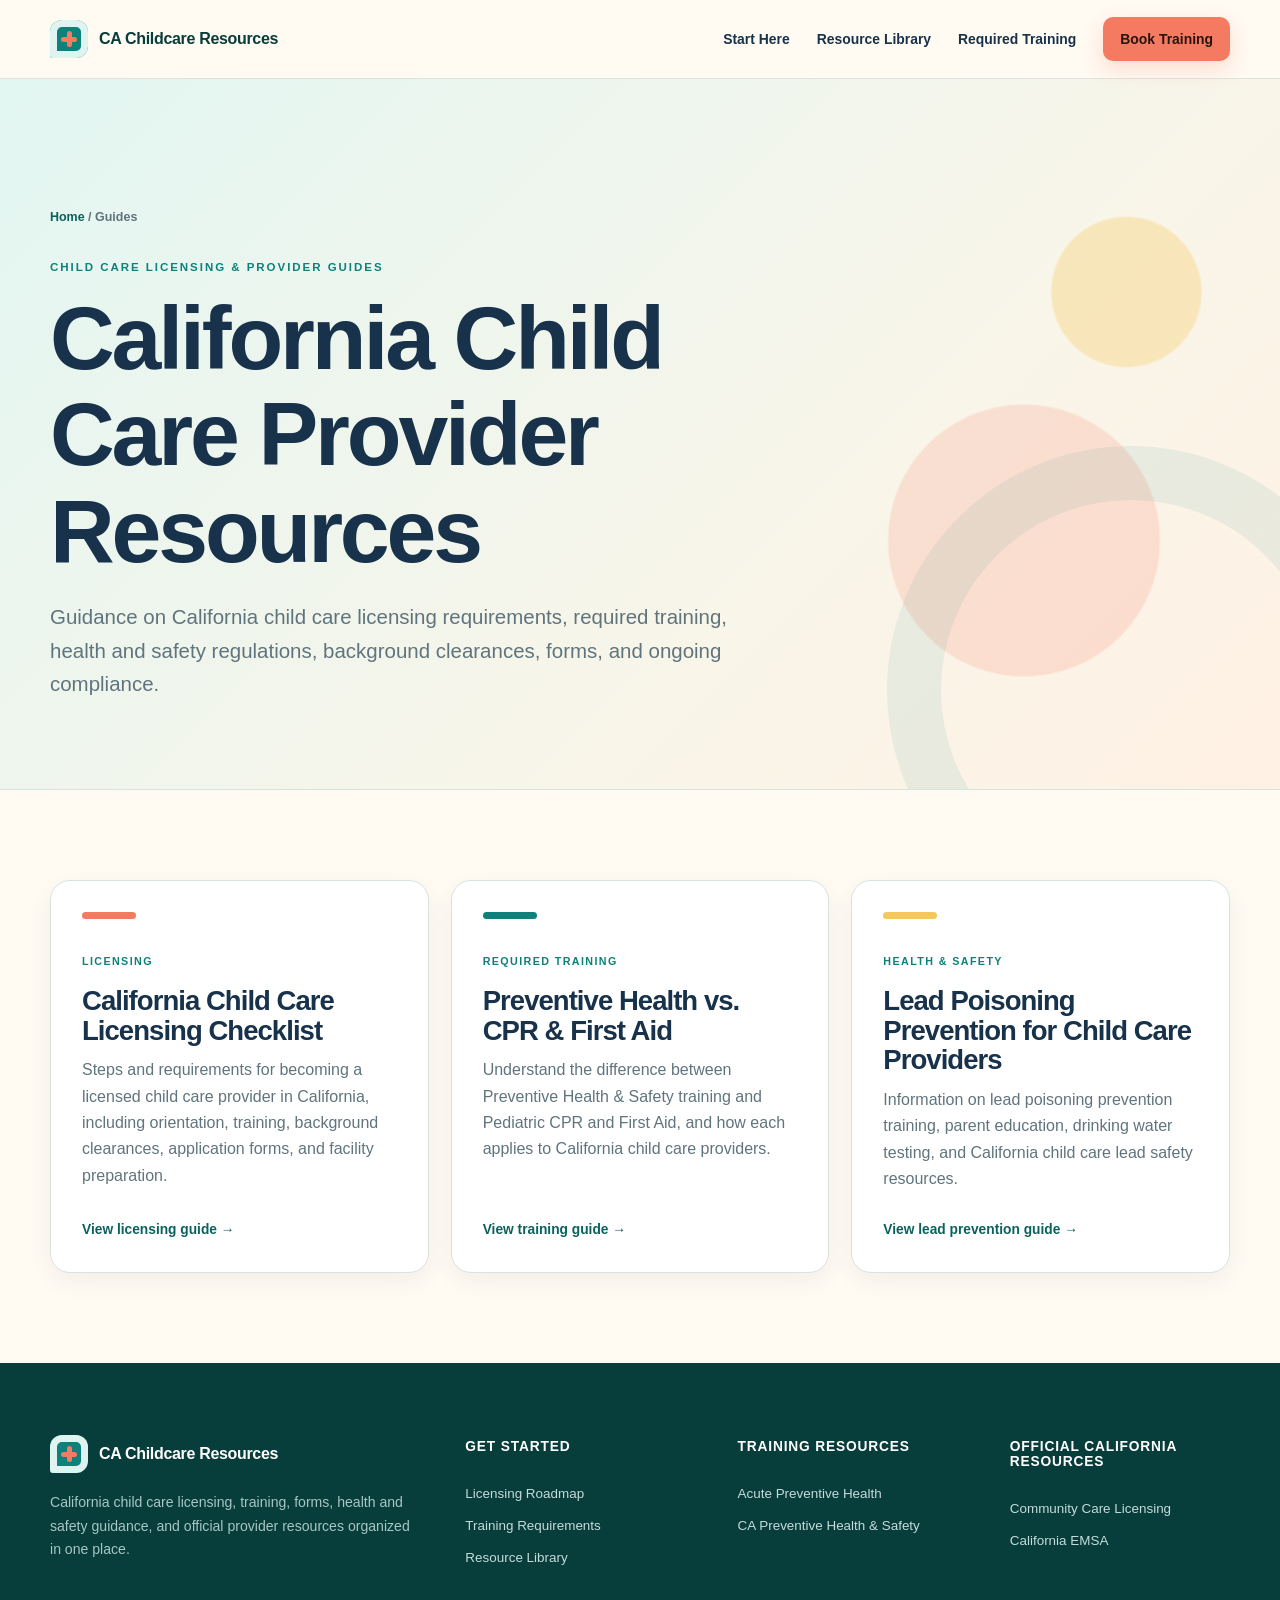
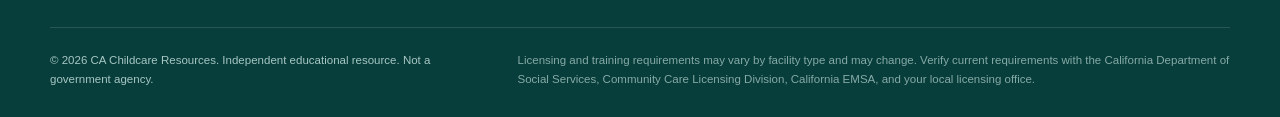
==== commit 8c37ed59: "Remove 'Guides' link from navigation menu" ====
--- a/index.html
+++ b/index.html
@@ -42,7 +42,6 @@
       <a href="/start-here.html">Start Here</a>
       <a href="/resources.html">Resource Library</a>
       <a href="/training.html">Required Training</a>
-      <a href="/articles/">Guides</a>
       <a class="nav-cta" href="https://www.acutepreventivehealth.com/#book-your-class-now" target="_blank" rel="noopener">
         Book Training
       </a>
